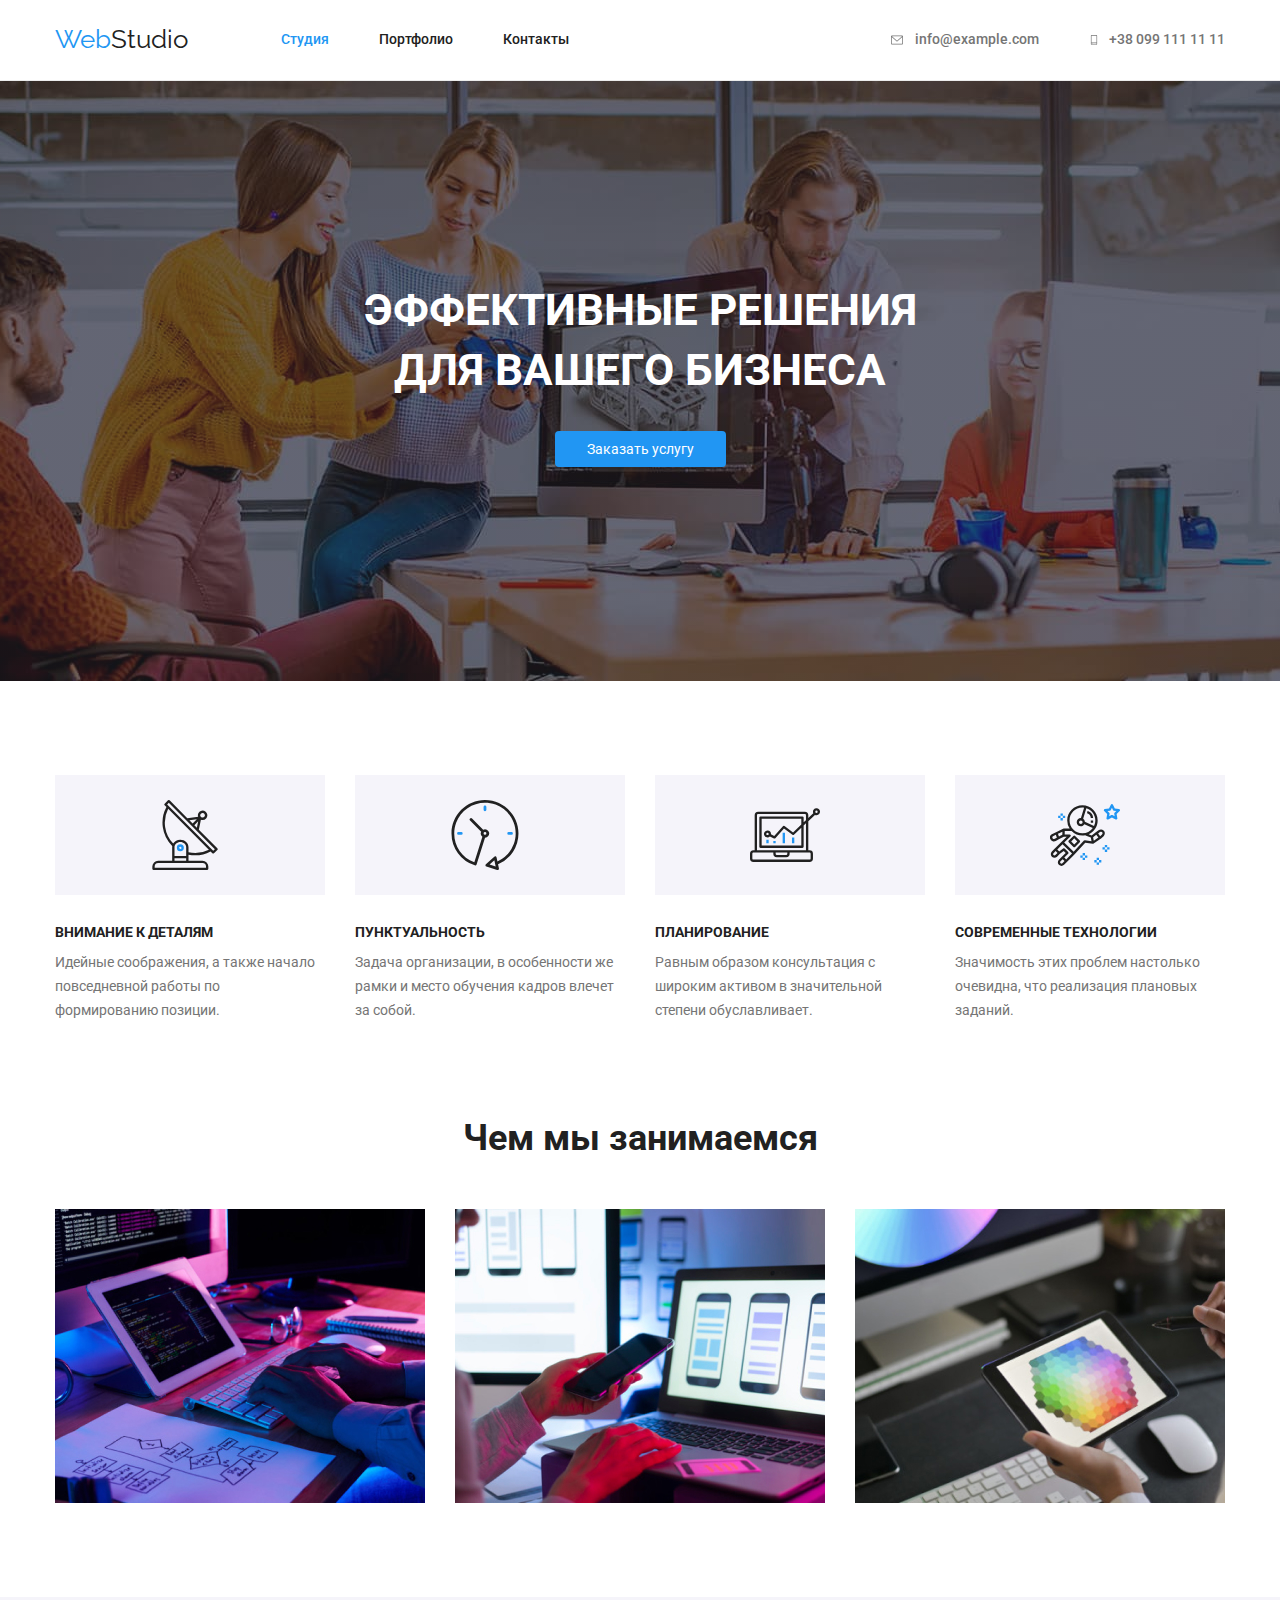
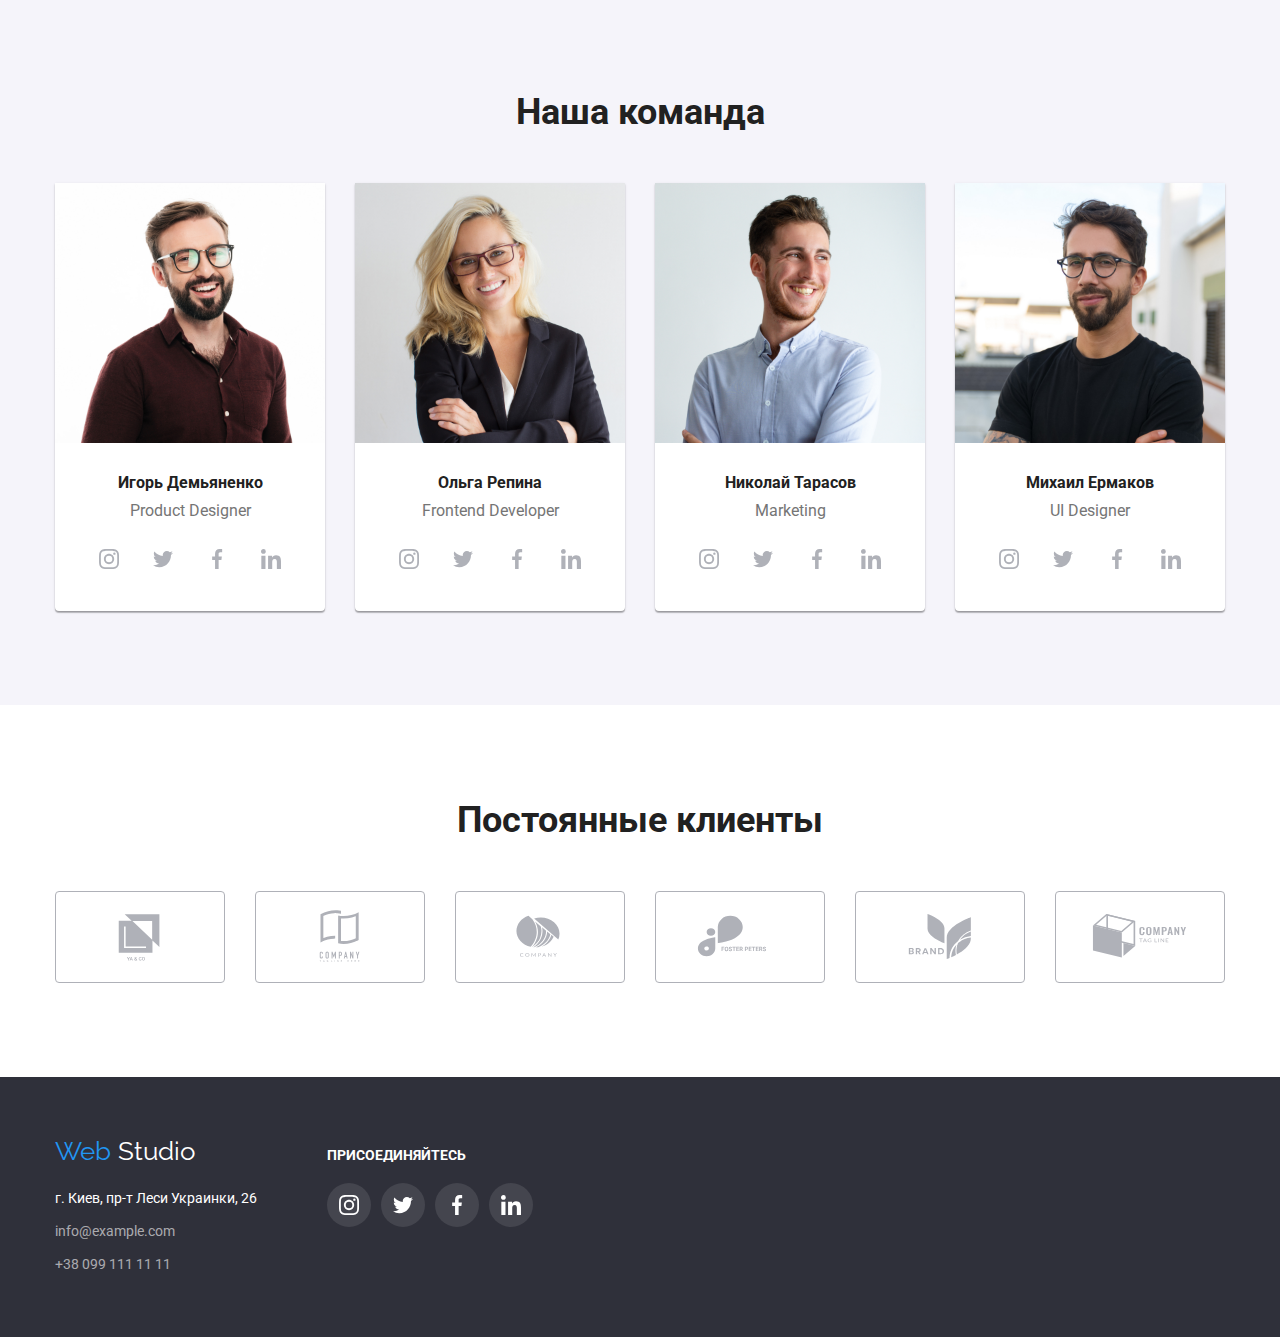
==== index.html @ 006ed989 "Добавляет материалы предыдущих домашних работ" ====
<!DOCTYPE html>
<html lang="ru">
  <head>
    <title>WebStudio</title>
    <meta charset="utf-8" />

    <link rel="preconnect" href="https://fonts.gstatic.com" />
    <link
      href="https://fonts.googleapis.com/css2?family=Raleway:wght@700&family=Roboto:wght@400;500;700;900&display=swap"
      rel="stylesheet"
    />
    <link
      rel="stylesheet"
      href="https://cdnjs.cloudflare.com/ajax/libs/modern-normalize/1.0.0/modern-normalize.min.css"
    />
    <link rel="stylesheet" href="./css/styles.css" />
  </head>

  <body>
    <header>
      <div class="container header">
        <!--Навигация по сайту-->
        <nav>
          <!--Логотип-->
          <a href="" class="logo"><span class="logo-accent">Web</span>Studio</a>
          <ul>
            <li><a class="active" href="#">Студия</a></li>
            <li><a href="./portfolio.html">Портфолио</a></li>
            <li><a href="">Контакты</a></li>
          </ul>
        </nav>
        <!--Контактные данные-->
        <ul class="contacts">
          <li>
            <a href="mailto:info@example.com">
              <svg class="contacts-icon" width="16" height="12">
                <use href="./images/sprite.svg#icon-envelope"></use>
              </svg>
              info@example.com</a
            >
          </li>
          <li>
            <a href="tel:+380991111111"
              ><svg class="contacts-icon" width="10" height="16">
                <use href="./images/sprite.svg#icon-smartphone"></use>
              </svg>
              +38 099 111 11 11</a
            >
          </li>
        </ul>
      </div>
    </header>

    <main>
      <!--Герой-->
      <section class="section hero">
        <h1>Эффективные решения для вашего бизнеса</h1>
        <button type="button" class="button alt">Заказать услугу</button>
      </section>
      <!--Преимущества-->

      <section class="section features">
        <div class="container">
          <ul>
            <li>
              <div class="icon-container">
                <svg class="contacts-icon" width="70" height="70">
                  <use href="./images/sprite.svg#icon-antenna-1"></use>
                </svg>
              </div>
              <h2>Внимание к деталям</h2>
              <p>
                Идейные соображения, а также начало повседневной работы по
                формированию позиции.
              </p>
            </li>
            <li>
              <div class="icon-container">
                <svg class="contacts-icon" width="70" height="70">
                  <use href="./images/sprite.svg#icon-clock-1"></use>
                </svg>
              </div>
              <h2>Пунктуальность</h2>
              <p>
                Задача организации, в особенности же рамки и место обучения
                кадров влечет за собой.
              </p>
            </li>
            <li>
              <div class="icon-container">
                <svg class="contacts-icon" width="70" height="70">
                  <use href="./images/sprite.svg#icon-diagram-1"></use>
                </svg>
              </div>
              <h2>Планирование</h2>
              <p>
                Равным образом консультация с широким активом в значительной
                степени обуславливает.
              </p>
            </li>
            <li>
              <div class="icon-container">
                <svg class="contacts-icon" width="70" height="70">
                  <use href="./images/sprite.svg#icon-astronaut-1"></use>
                </svg>
              </div>
              <h2>Современные технологии</h2>
              <p>
                Значимость этих проблем настолько очевидна, что реализация
                плановых заданий.
              </p>
            </li>
          </ul>
        </div>
      </section>
      <!--Чем мы занимаемся-->
      <section class="section pictures-section">
        <div class="container">
          <h2 class="section-heading">Чем мы занимаемся</h2>
          <ul>
            <li><img src="images/img.jpg" width="370" alt="Картинка" /></li>
            <li><img src="images/img2.jpg" width="370" alt="Картинка2" /></li>
            <li><img src="images/img3.jpg" width="370" alt="Картинка3" /></li>
          </ul>
        </div>
      </section>

      <!--Команда-->
      <section class="section team">
        <div class="container">
          <h2 class="section-heading">Наша команда</h2>
          <ul>
            <li>
              <img src="images/team1.jpg" alt="Игорь Демьяненко" width="270" />
              <div class="team-description">
                <h3>Игорь Демьяненко</h3>
                <p>Product Designer</p>
                <ul>
                  <li>
                    <a href=""
                      ><svg class="socialmedia-icon" width="20" height="20">
                        <use
                          href="./images/sprite.svg#icon-instagram-2"
                        ></use></svg
                    ></a>
                  </li>
                  <li>
                    <a href=""
                      ><svg class="socialmedia-icon" width="20" height="20">
                        <use
                          href="./images/sprite.svg#icon-twitter-1"
                        ></use></svg
                    ></a>
                  </li>
                  <li>
                    <a href=""
                      ><svg class="socialmedia-icon" width="20" height="20">
                        <use
                          href="./images/sprite.svg#icon-facebook-1"
                        ></use></svg
                    ></a>
                  </li>
                  <li>
                    <a href=""
                      ><svg class="socialmedia-icon" width="20" height="20">
                        <use
                          href="./images/sprite.svg#icon-linkedin-1"
                        ></use></svg
                    ></a>
                  </li>
                </ul>
              </div>
            </li>
            <li>
              <img src="images/team2.jpg" alt="Ольга Репина" width="270" />
              <div class="team-description">
                <h3>Ольга Репина</h3>
                <p>Frontend Developer</p>
                <ul>
                  <li>
                    <a href=""
                      ><svg class="socialmedia-icon" width="20" height="20">
                        <use
                          href="./images/sprite.svg#icon-instagram-2"
                        ></use></svg
                    ></a>
                  </li>
                  <li>
                    <a href=""
                      ><svg class="socialmedia-icon" width="20" height="20">
                        <use
                          href="./images/sprite.svg#icon-twitter-1"
                        ></use></svg
                    ></a>
                  </li>
                  <li>
                    <a href=""
                      ><svg class="socialmedia-icon" width="20" height="20">
                        <use
                          href="./images/sprite.svg#icon-facebook-1"
                        ></use></svg
                    ></a>
                  </li>
                  <li>
                    <a href=""
                      ><svg class="socialmedia-icon" width="20" height="20">
                        <use
                          href="./images/sprite.svg#icon-linkedin-1"
                        ></use></svg
                    ></a>
                  </li>
                </ul>
              </div>
            </li>
            <li>
              <img src="images/team3.jpg" alt="Николай Тарасов" width="270" />
              <div class="team-description">
                <h3>Николай Тарасов</h3>
                <p>Marketing</p>
                <ul>
                  <li>
                    <a href=""
                      ><svg class="socialmedia-icon" width="20" height="20">
                        <use
                          href="./images/sprite.svg#icon-instagram-2"
                        ></use></svg
                    ></a>
                  </li>
                  <li>
                    <a href=""
                      ><svg class="socialmedia-icon" width="20" height="20">
                        <use
                          href="./images/sprite.svg#icon-twitter-1"
                        ></use></svg
                    ></a>
                  </li>
                  <li>
                    <a href=""
                      ><svg class="socialmedia-icon" width="20" height="20">
                        <use
                          href="./images/sprite.svg#icon-facebook-1"
                        ></use></svg
                    ></a>
                  </li>
                  <li>
                    <a href=""
                      ><svg class="socialmedia-icon" width="20" height="20">
                        <use
                          href="./images/sprite.svg#icon-linkedin-1"
                        ></use></svg
                    ></a>
                  </li>
                </ul>
              </div>
            </li>
            <li>
              <img src="images/team4.jpg" alt="Михаил Ермаков" width="270" />
              <div class="team-description">
                <h3>Михаил Ермаков</h3>
                <p>UI Designer</p>
                <ul>
                  <li>
                    <a href=""
                      ><svg class="socialmedia-icon" width="20" height="20">
                        <use
                          href="./images/sprite.svg#icon-instagram-2"
                        ></use></svg
                    ></a>
                  </li>
                  <li>
                    <a href=""
                      ><svg class="socialmedia-icon" width="20" height="20">
                        <use
                          href="./images/sprite.svg#icon-twitter-1"
                        ></use></svg
                    ></a>
                  </li>
                  <li>
                    <a href=""
                      ><svg class="socialmedia-icon" width="20" height="20">
                        <use
                          href="./images/sprite.svg#icon-facebook-1"
                        ></use></svg
                    ></a>
                  </li>
                  <li>
                    <a href=""
                      ><svg class="socialmedia-icon" width="20" height="20">
                        <use
                          href="./images/sprite.svg#icon-linkedin-1"
                        ></use></svg
                    ></a>
                  </li>
                </ul>
              </div>
            </li>
          </ul>
        </div>
      </section>
      <!--Постоянные клиенты-->
      <section class="section">
        <div class="container">
          <h2 class="section-heading">Постоянные клиенты</h2>
          <ul class="partners-list">
            <li class="partner">
              <a href=""
                ><svg class="socialmedia-icon" width="106" height="60">
                  <use href="./images/sprite.svg#icon-Logo"></use></svg
              ></a>
            </li>
            <li class="partner">
              <a href=""
                ><svg class="socialmedia-icon" width="106" height="60">
                  <use href="./images/sprite.svg#icon-Logo-1"></use></svg
              ></a>
            </li>
            <li class="partner">
              <a href=""
                ><svg class="socialmedia-icon" width="106" height="60">
                  <use href="./images/sprite.svg#icon-Logo-2"></use></svg
              ></a>
            </li>
            <li class="partner">
              <a href=""
                ><svg class="socialmedia-icon" width="106" height="60">
                  <use href="./images/sprite.svg#icon-Logo-3"></use></svg
              ></a>
            </li>
            <li class="partner">
              <a href=""
                ><svg class="socialmedia-icon" width="106" height="60">
                  <use href="./images/sprite.svg#icon-Logo-4"></use></svg
              ></a>
            </li>
            <li class="partner">
              <a href=""
                ><svg class="socialmedia-icon" width="106" height="60">
                  <use href="./images/sprite.svg#icon-Logo-5"></use></svg
              ></a>
            </li>
          </ul>
        </div>
      </section>
    </main>

    <footer>
      <div class="container footer-container">
        <div>
          <!--Логотип-->
          <a href="" class="logo">
            <span class="logo-accent">Web</span>
            <span class="logo-footer">Studio</span>
          </a>
          <!--Адрес-->
          <address>
            <p>г. Киев, пр-т Леси Украинки, 26</p>
            <!--Контактные данные-->
            <ul>
              <li><a href="mailto:info@example.com">info@example.com</a></li>
              <li><a href="tel:+380991111111">+38 099 111 11 11</a></li>
            </ul>
          </address>
        </div>
        <div class="socialmedia-footer">
          <p>Присоединяйтесь</p>
          <ul>
            <li>
              <a href=""
                ><svg class="socialmedia-icon" width="20" height="20">
                  <use href="./images/sprite.svg#icon-instagram-2"></use></svg
              ></a>
            </li>
            <li>
              <a href=""
                ><svg class="socialmedia-icon" width="20" height="20">
                  <use href="./images/sprite.svg#icon-twitter-1"></use></svg
              ></a>
            </li>
            <li>
              <a href=""
                ><svg class="socialmedia-icon" width="20" height="20">
                  <use href="./images/sprite.svg#icon-facebook-1"></use></svg
              ></a>
            </li>
            <li>
              <a href=""
                ><svg class="socialmedia-icon" width="20" height="20">
                  <use href="./images/sprite.svg#icon-linkedin-1"></use></svg
              ></a>
            </li>
          </ul>
        </div>
      </div>
    </footer>
  </body>
</html>
---- css/styles.css ----
:root {
  --main-color: #212121;
  --secondary-color: #757575;
  --accent-color: #2196f3;
  --button-color: #f5f4fa;
  --bg-main: #ffffff;
  --bg-secondary: #2f303a;
  --social-links-color: #afb1b8;
}

h1,
h2,
h3,
h4,
p {
  margin-top: 0;
  margin-bottom: 0;
}
img {
  display: block;
}
.container {
  width: 1200px;
  margin: 0 auto;
  padding: 0 15px;
}
header {
  /*max-width: 1600px;*/
  margin: 0 auto;
}
.header {
  display: flex;
  align-items: center;
}
.active {
  color: var(--accent-color);
}
.button {
  cursor: pointer;
  background-color: var(--button-color);
  color: var(--main-color);
  padding: 6px 22px;
  border: none;
  border-radius: 4px;
}
.button:hover,
.button:focus {
  background-color: var(--accent-color);
  color: #ffffff;
  box-shadow: 0px 3px 1px rgba(0, 0, 0, 0.1), 0px 1px 2px rgba(0, 0, 0, 0.08),
    0px 2px 2px rgba(0, 0, 0, 0.12);
}
body {
  font-family: "Roboto", "Helvetica Neue", "Verdana", "Tahoma", sans-serif;
  color: var(--main-color);
  font-size: 14px;
  margin: 0;
}
body a {
  text-decoration: none;
  color: inherit;
}
body ul {
  margin: 0;
  padding: 0;
}
body li {
  list-style: none;
}
.alt {
  background-color: var(--accent-color);
  color: #ffffff;
  padding: 10px 32px;
}
.logo {
  font-family: Raleway, "Segoe UI", "Tahoma", "Geneva", "Verdana", sans-serif;
  font-size: 26px;
  margin-right: 93px;
  padding: 10px 0;
}
.logo-accent {
  color: var(--accent-color);
}
nav a {
  display: block;
  padding: 32px 0;
}
header {
  line-height: 1.14;
  border-bottom: 1px solid #ececec;
}
nav {
  display: flex;
  align-items: center;
}
header ul {
  display: flex;
  align-items: center;
}
.contacts {
  margin-left: auto;
}
.contacts a {
  color: var(--secondary-color);
  padding: 10px 0;
  display: flex;
  align-items: center;
}
.contacts-icon {
  margin-right: 10px;
  fill: currentColor;
}
.socialmedia-icon {
  fill: currentColor;
}
header ul li {
  font-weight: 500;
}
header a:focus,
header a:hover {
  color: var(--accent-color);
}
header ul li + li {
  margin-left: 50px;
}
.section {
  padding: 94px 0;
}
.section ul {
  display: flex;
}
.section.hero {
  padding-top: 200px;
  padding-bottom: 200px;
}
.hero {
  background-color: var(--bg-secondary);
  background-image: linear-gradient(
      rgba(47, 48, 58, 0.4),
      rgba(47, 48, 58, 0.4)
    ),
    url("../images/hero.jpg");
  background-position: center;
  max-width: 1600px;
  height: 600px;
  /*outline: 1px solid violet;*/
  margin: 0 auto;
  text-align: center;
}
.hero h1 {
  color: #ffffff;
  font-size: 44px;
  line-height: 136%;
  margin-bottom: 30px;
  text-transform: uppercase;
  max-width: 650px;
  margin-right: auto;
  margin-left: auto;
}
.icon-container {
  height: 120px;
  background-color: var(--button-color);
  margin-bottom: 30px;
  display: flex;
  align-items: center;
  justify-content: center;
}
.features li + li {
  margin-left: 30px;
}
.features h2 {
  font-size: 14px;
  text-transform: uppercase;
  line-height: 1.14;
}
.features p {
  color: var(--secondary-color);
  line-height: 1.71;
  margin-top: 10px;
}
.features li {
  width: 270px;
}
.features,
.pictures-section {
  background-color: var(--bg-main);
}
.pictures-section li {
  width: 370px;
}
.pictures-section ul li + li {
  margin-left: 30px;
}
.pictures-section {
  padding-top: 0;
}
.section-heading {
  font-size: 36px;
  line-height: 1.17;
  text-align: center;
  margin-top: 0;
  margin-bottom: 50px;
}
.team {
  background-color: var(--button-color);
  /*max-width: 1600px;*/
  margin: 0 auto;
}
.team ul {
  line-height: 1.18;
  text-align: center;
}
.team .container > ul > li {
  /*padding-bottom: 108px;*/
  background-color: #ffffff;
  box-shadow: 0px 1px 3px rgba(0, 0, 0, 0.12), 0px 1px 1px rgba(0, 0, 0, 0.14),
    0px 2px 1px rgba(0, 0, 0, 0.2);
  border-radius: 0px 0px 4px 4px;
}
.team .container > ul > li + li {
  margin-left: 30px;
}
.team ul h2 {
  font-weight: 500;
  font-size: 16px;
  /*margin-top: 30px;
  margin-bottom: 10px;*/
}
.team p {
  color: var(--secondary-color);
  font-size: 16px;
  margin-bottom: 16px;
}
.team-description {
  /*text-align: center;*/
  padding: 30px 32px;
}
.team-description p {
  margin-top: 10px;
}
.team-description ul {
  justify-content: space-between;
}
.team-description a {
  display: flex;
  align-items: center;
  justify-content: center;
  height: 44px;
  width: 44px;
  border-radius: 50%;
  color: var(--social-links-color);
}
.team-description a:hover,
.team-description a:focus {
  background-color: var(--accent-color);
  color: #ffffff;
}
.partners-list li + li {
  margin-left: 30px;
}
.partner {
  width: 170px;
  height: 92px;
  border: 1px solid var(--social-links-color);
  border-radius: 4px;
  color: var(--social-links-color);
}
.partner a {
  width: 100%;
  height: 100%;
  display: flex;
  align-items: center;
  justify-content: center;
}
.partner:hover,
.partner:focus {
  border-color: var(--accent-color);
  color: var(--accent-color);
}
.logo-footer {
  color: #ffffff;
}
footer {
  background-color: var(--bg-secondary);
  padding-bottom: 60px;
  padding-top: 60px;
  /*max-width: 1600px;*/
  margin: 0 auto;
}
footer .logo {
  margin-right: 0;
  padding: 0;
}
.footer-container {
  display: flex;
  align-items: baseline;
}
address {
  font-style: normal;
  line-height: 1.71;
  margin-top: 20px;
}
address p {
  color: #ffffff;
}
address ul {
  margin-top: 9px;
}
address ul li {
  color: rgba(255, 255, 255, 0.6);
}
address ul li:nth-child(2) {
  margin-top: 9px;
}
.socialmedia-footer {
  margin-left: 70px;
}
.socialmedia-footer p {
  font-weight: bold;
  text-transform: uppercase;
  color: #ffffff;
  margin-bottom: 20px;
}
.socialmedia-footer ul {
  display: flex;
}
.socialmedia-footer li + li {
  margin-left: 10px;
}
.socialmedia-footer a {
  display: flex;
  align-items: center;
  justify-content: center;
  height: 44px;
  width: 44px;
  border-radius: 50%;
  background-color: rgba(255, 255, 255, 0.1);
  color: #ffffff;
}
.socialmedia-footer a:hover,
.socialmedia-footer a:focus {
  background-color: var(--accent-color);
}
.portfolio-section {
  padding-bottom: 94px;
  padding-top: 94px;
}
.visually-hidden {
  position: absolute;
  width: 1px;
  height: 1px;
  margin: -1px;
  border: 0;
  padding: 0;
  white-space: nowrap;
  clip-path: inset(100%);
  clip: rect(0 0 0 0);
  overflow: hidden;
}
.filters {
  display: flex;
  margin-bottom: 50px;
  justify-content: center;
}
.filters li {
  font-weight: 500;
  font-size: 16px;
  line-height: 1.62;
  border: none;
  border-radius: 4px;
}
.filters li + li {
  margin-left: 8px;
}
.projects {
  display: flex;
  flex-wrap: wrap;
  /*justify-content: space-between;
  width: calc ((100%-60px)/3);*/
}
.projects li {
  width: 370px;
}
.projects li:focus,
.projects li:hover {
  box-shadow: 0px 1px 1px rgba(0, 0, 0, 0.12), 0px 4px 4px rgba(0, 0, 0, 0.06),
    1px 4px 6px rgba(0, 0, 0, 0.16);
}
.projects li:not(:nth-child(3n)) {
  margin-right: 30px;
}
.projects li:nth-child(-n + 6) {
  margin-bottom: 30px;
}
.projects h3 {
  font-size: 18px;
  line-height: 2;
  margin-bottom: 4px;
}
.projects p {
  font-size: 16px;
  line-height: 30px;
  color: var(--secondary-color);
}
.projects-description {
  border-bottom: 1px solid #eeeeee;
  border-left: 1px solid #eeeeee;
  border-right: 1px solid #eeeeee;
  padding: 20px 24px;
}
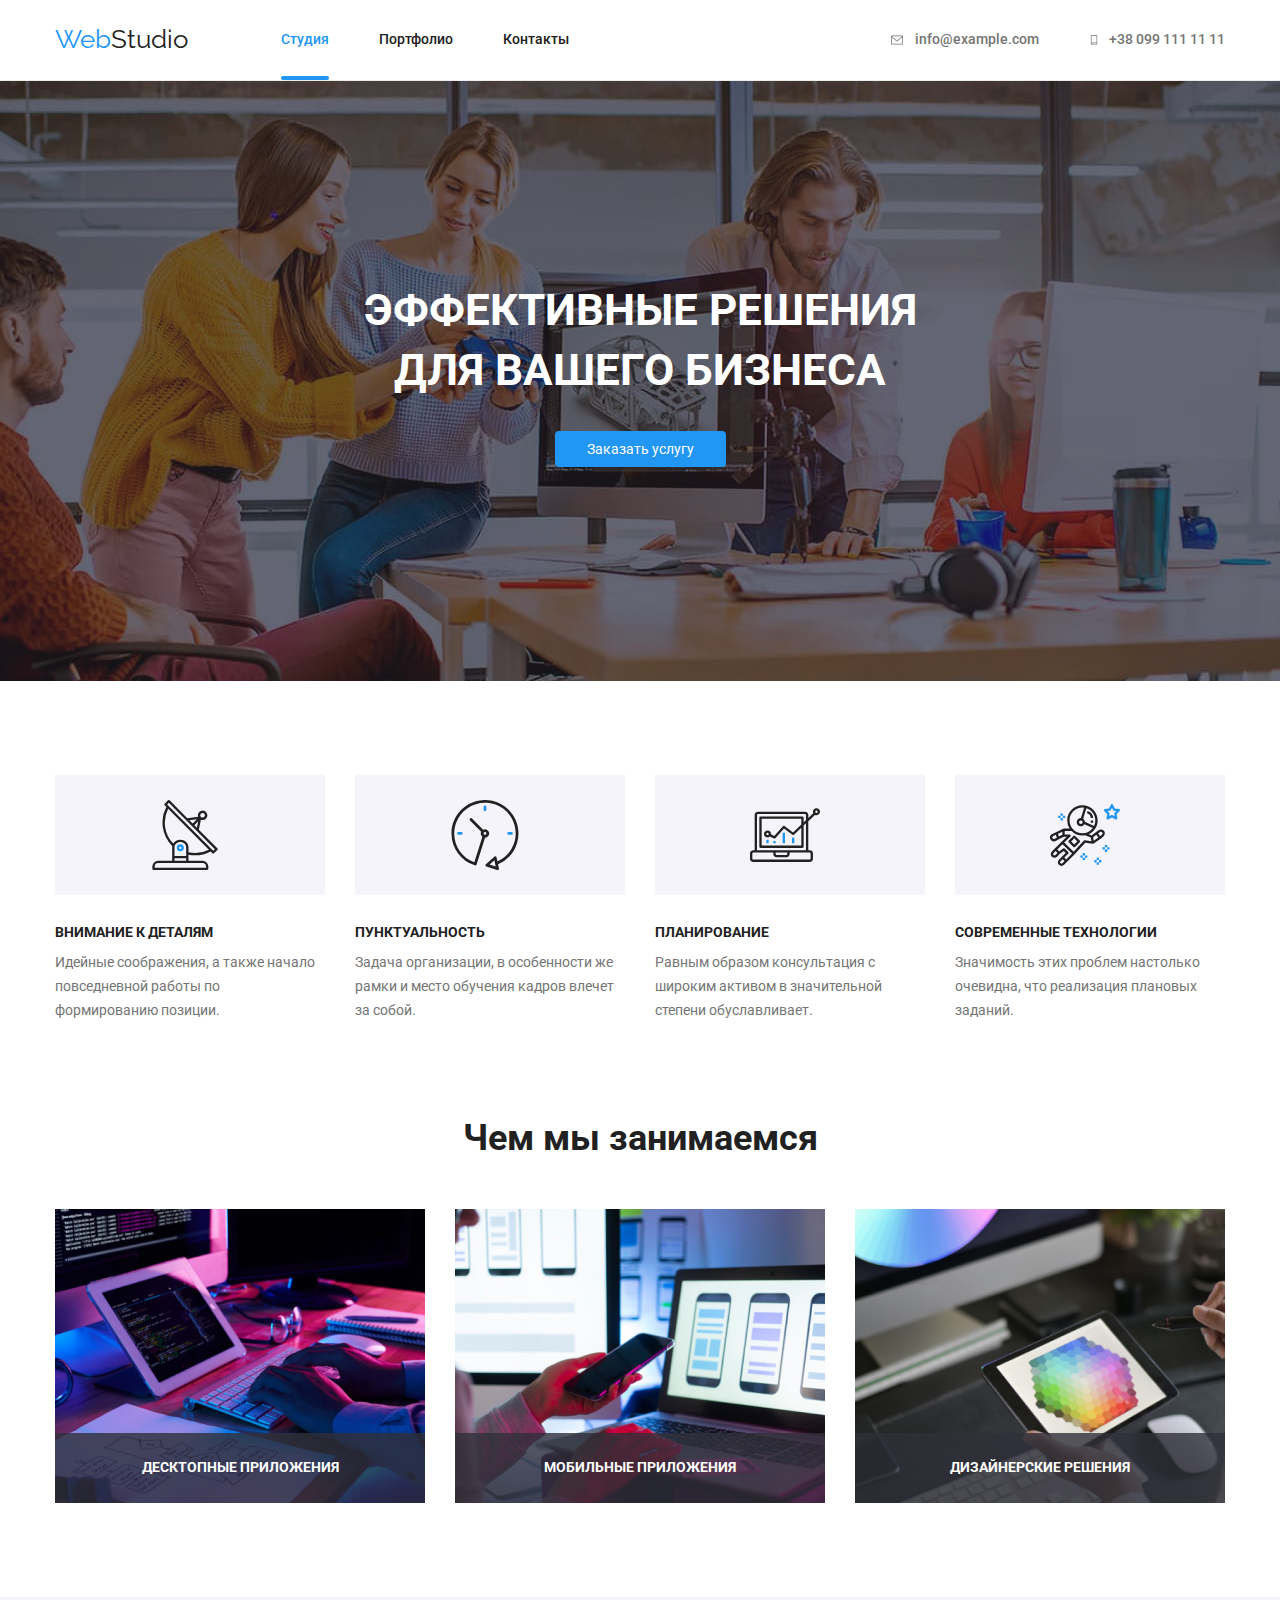
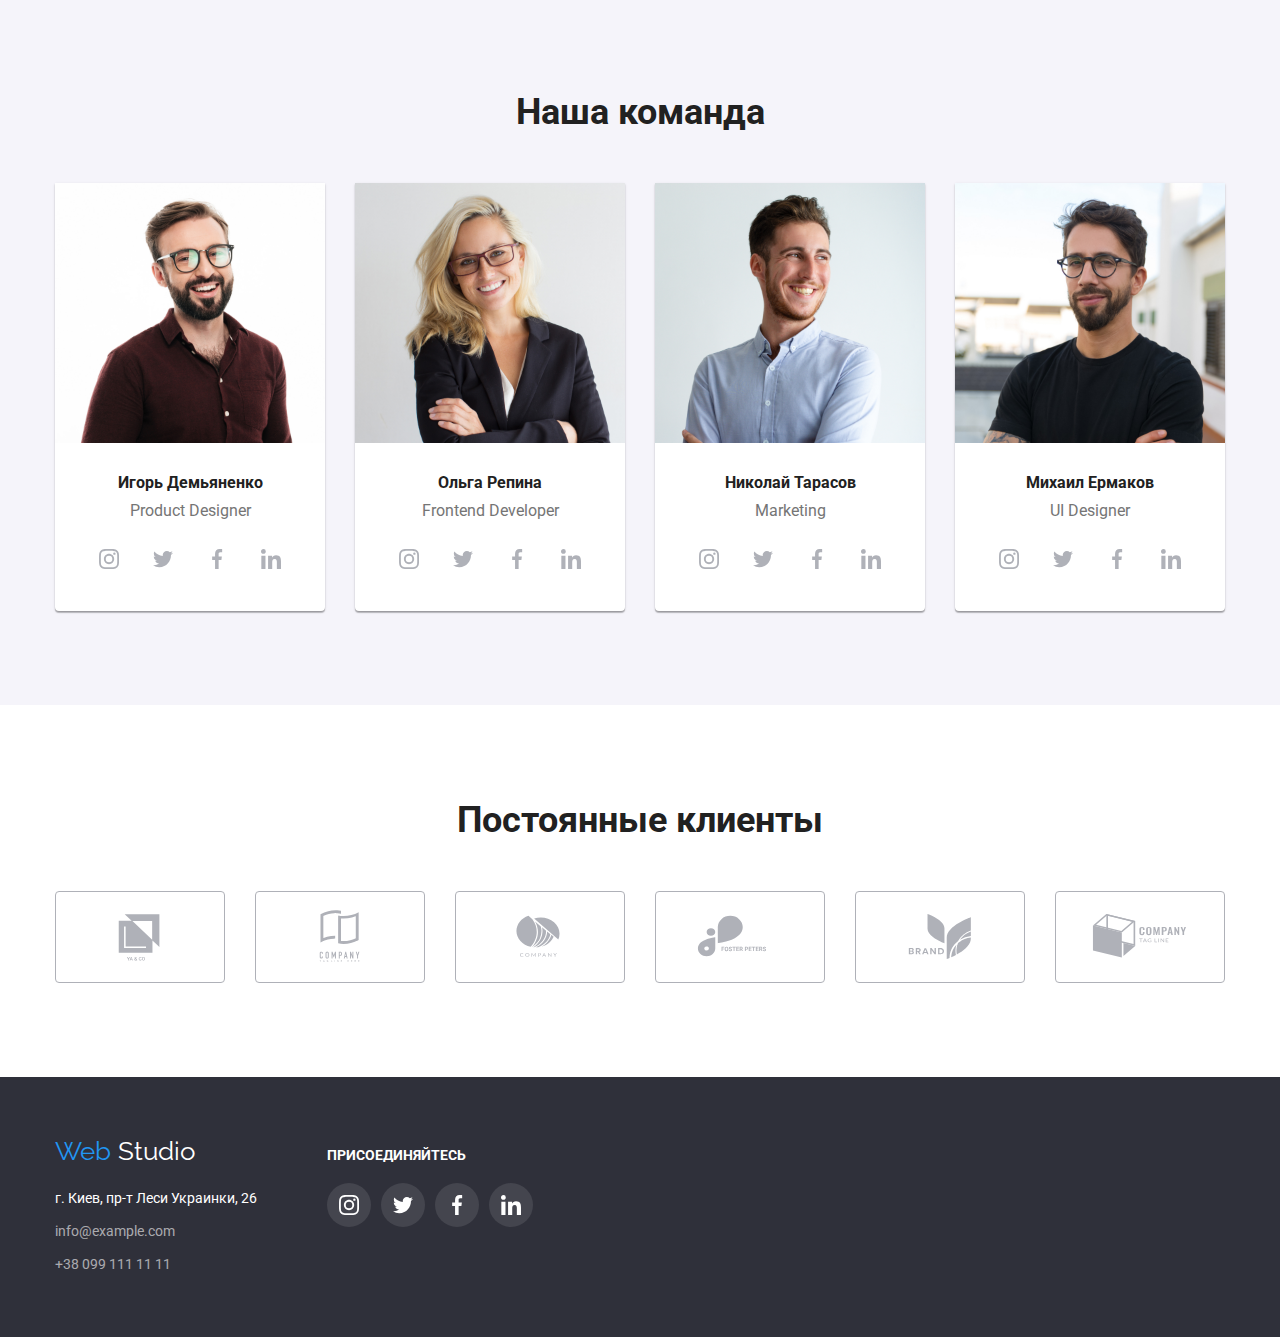
==== commit 4aaf79e5: "Добавляет модальное окно, эффекты анимации, выделение активной страницы и оверлеи" ====
--- a/index.html
+++ b/index.html
@@ -17,6 +17,24 @@
   </head>
 
   <body>
+    <div class="backdrop is-hidden" data-modal>
+      <div class="modal">
+        <button data-modal-close>
+          <svg
+            width="11"
+            height="11"
+            viewBox="0 0 11 11"
+            fill="none"
+            xmlns="http://www.w3.org/2000/svg"
+          >
+            <path
+              d="M11 1.10786L9.89214 0L5.5 4.39214L1.10786 0L0 1.10786L4.39214 5.5L0 9.89214L1.10786 11L5.5 6.60786L9.89214 11L11 9.89214L6.60786 5.5L11 1.10786Z"
+              fill="black"
+            />
+          </svg>
+        </button>
+      </div>
+    </div>
     <header>
       <div class="container header">
         <!--Навигация по сайту-->
@@ -24,7 +42,7 @@
           <!--Логотип-->
           <a href="" class="logo"><span class="logo-accent">Web</span>Studio</a>
           <ul>
-            <li><a class="active" href="#">Студия</a></li>
+            <li class="active"><a href="#">Студия</a></li>
             <li><a href="./portfolio.html">Портфолио</a></li>
             <li><a href="">Контакты</a></li>
           </ul>
@@ -55,8 +73,11 @@
       <!--Герой-->
       <section class="section hero">
         <h1>Эффективные решения для вашего бизнеса</h1>
-        <button type="button" class="button alt">Заказать услугу</button>
+        <button data-modal-open type="button" class="button alt">
+          Заказать услугу
+        </button>
       </section>
+
       <!--Преимущества-->
 
       <section class="section features">
@@ -118,9 +139,18 @@
         <div class="container">
           <h2 class="section-heading">Чем мы занимаемся</h2>
           <ul>
-            <li><img src="images/img.jpg" width="370" alt="Картинка" /></li>
-            <li><img src="images/img2.jpg" width="370" alt="Картинка2" /></li>
-            <li><img src="images/img3.jpg" width="370" alt="Картинка3" /></li>
+            <li>
+              <div class="pictures-section-overlay">Десктопные приложения</div>
+              <img src="images/img.jpg" width="370" alt="Картинка" />
+            </li>
+            <li>
+              <div class="pictures-section-overlay">Мобильные приложения</div>
+              <img src="images/img2.jpg" width="370" alt="Картинка2" />
+            </li>
+            <li>
+              <div class="pictures-section-overlay">Дизайнерские решения</div>
+              <img src="images/img3.jpg" width="370" alt="Картинка3" />
+            </li>
           </ul>
         </div>
       </section>
@@ -392,5 +422,6 @@
         </div>
       </div>
     </footer>
+    <script src="./js/modal.js"></script>
   </body>
 </html>
--- a/css/styles.css
+++ b/css/styles.css
@@ -6,6 +6,8 @@
   --bg-main: #ffffff;
   --bg-secondary: #2f303a;
   --social-links-color: #afb1b8;
+  --time-function: cubic-bezier(0.4, 0, 0.2, 1);
+  --animation-duration: 250ms;
 }
 
 h1,
@@ -35,6 +37,15 @@
 .active {
   color: var(--accent-color);
 }
+.active::after {
+  content: "";
+  background-color: var(--accent-color);
+  position: absolute;
+  height: 4px;
+  border-radius: 2px;
+  width: 100%;
+  bottom: 0;
+}
 .button {
   cursor: pointer;
   background-color: var(--button-color);
@@ -42,6 +53,9 @@
   padding: 6px 22px;
   border: none;
   border-radius: 4px;
+  transition-property: background-color, color, box-shadow;
+  transition-duration: var(--animation-duration);
+  transition-timing-function: var(--time-function);
 }
 .button:hover,
 .button:focus {
@@ -81,6 +95,9 @@
 .logo-accent {
   color: var(--accent-color);
 }
+nav li {
+  position: relative;
+}
 nav a {
   display: block;
   padding: 32px 0;
@@ -115,6 +132,11 @@
 }
 header ul li {
   font-weight: 500;
+}
+header a {
+  transition-property: color;
+  transition-duration: var(--animation-duration);
+  transition-timing-function: var(--time-function);
 }
 header a:focus,
 header a:hover {
@@ -157,6 +179,58 @@
   margin-right: auto;
   margin-left: auto;
 }
+.backdrop {
+  position: fixed;
+  top: 0;
+  left: 0;
+  height: 100%;
+  width: 100%;
+  background-color: rgba(0, 0, 0, 0.2);
+  opacity: 1;
+  transition-property: opacity;
+  transition-duration: var(--animation-duration);
+  transition-timing-function: var(--time-function);
+
+  /*display: flex;
+  align-items: center;
+  justify-content: center;*/
+}
+.is-hidden {
+  visibility: hidden;
+  pointer-events: none;
+  opacity: 0;
+}
+.backdrop.is-hidden .modal {
+  transform: translate(-50%, -50%) scale(0.1) rotate(0deg);
+  opacity: 0;
+}
+.modal {
+  position: absolute;
+  left: 50%;
+  top: 50%;
+  transform: translate(-50%, -50%) scale(1) rotate(360deg);
+  width: 528px;
+  height: 581px;
+  background-color: #fff;
+  opacity: 1;
+  transition-property: transform opacity;
+  transition-duration: var(--animation-duration);
+  transition-timing-function: var(--time-function);
+}
+.modal button {
+  position: absolute;
+  top: 8px;
+  right: 8px;
+  height: 30px;
+  width: 30px;
+  border: 1px solid rgba(0, 0, 0, 0.1);
+  border-radius: 50%;
+  background-color: #ffffff;
+  display: flex;
+  align-items: center;
+  justify-content: center;
+  padding: 0;
+}
 .icon-container {
   height: 120px;
   background-color: var(--button-color);
@@ -187,12 +261,28 @@
 }
 .pictures-section li {
   width: 370px;
+  position: relative;
 }
 .pictures-section ul li + li {
   margin-left: 30px;
 }
 .pictures-section {
   padding-top: 0;
+}
+.pictures-section-overlay {
+  position: absolute;
+  bottom: 0;
+  width: 100%;
+  height: 70px;
+  display: flex;
+  align-items: center;
+  justify-content: center;
+  background-color: rgba(47, 48, 58, 0.8);
+  font-weight: bold;
+  line-height: 1.14;
+
+  text-transform: uppercase;
+  color: #ffffff;
 }
 .section-heading {
   font-size: 36px;
@@ -249,6 +339,9 @@
   width: 44px;
   border-radius: 50%;
   color: var(--social-links-color);
+  transition-property: background-color, color;
+  transition-duration: var(--animation-duration);
+  transition-timing-function: var(--time-function);
 }
 .team-description a:hover,
 .team-description a:focus {
@@ -264,6 +357,9 @@
   border: 1px solid var(--social-links-color);
   border-radius: 4px;
   color: var(--social-links-color);
+  transition-property: border-color, color;
+  transition-duration: var(--animation-duration);
+  transition-timing-function: var(--time-function);
 }
 .partner a {
   width: 100%;
@@ -336,6 +432,9 @@
   border-radius: 50%;
   background-color: rgba(255, 255, 255, 0.1);
   color: #ffffff;
+  transition-property: background-color;
+  transition-duration: var(--animation-duration);
+  transition-timing-function: var(--time-function);
 }
 .socialmedia-footer a:hover,
 .socialmedia-footer a:focus {
@@ -380,6 +479,9 @@
 }
 .projects li {
   width: 370px;
+  transition-property: box-shadow;
+  transition-duration: var(--animation-duration);
+  transition-timing-function: var(--time-function);
 }
 .projects li:focus,
 .projects li:hover {
@@ -408,3 +510,24 @@
   border-right: 1px solid #eeeeee;
   padding: 20px 24px;
 }
+.image-wrapper {
+  position: relative;
+  overflow: hidden;
+}
+.projects li:hover .projects-overlay {
+  transform: translateX(0);
+}
+.projects-overlay {
+  position: absolute;
+  width: 100%;
+  height: 100%;
+  padding: 63px 24px;
+  background-color: rgba(33, 150, 243, 0.9);
+  font-size: 18px;
+  line-height: 1.56;
+  color: #ffffff;
+  transform: translate(0, 100%);
+  transition-property: transform;
+  transition-duration: var(--animation-duration);
+  transition-timing-function: var(--time-function);
+}
